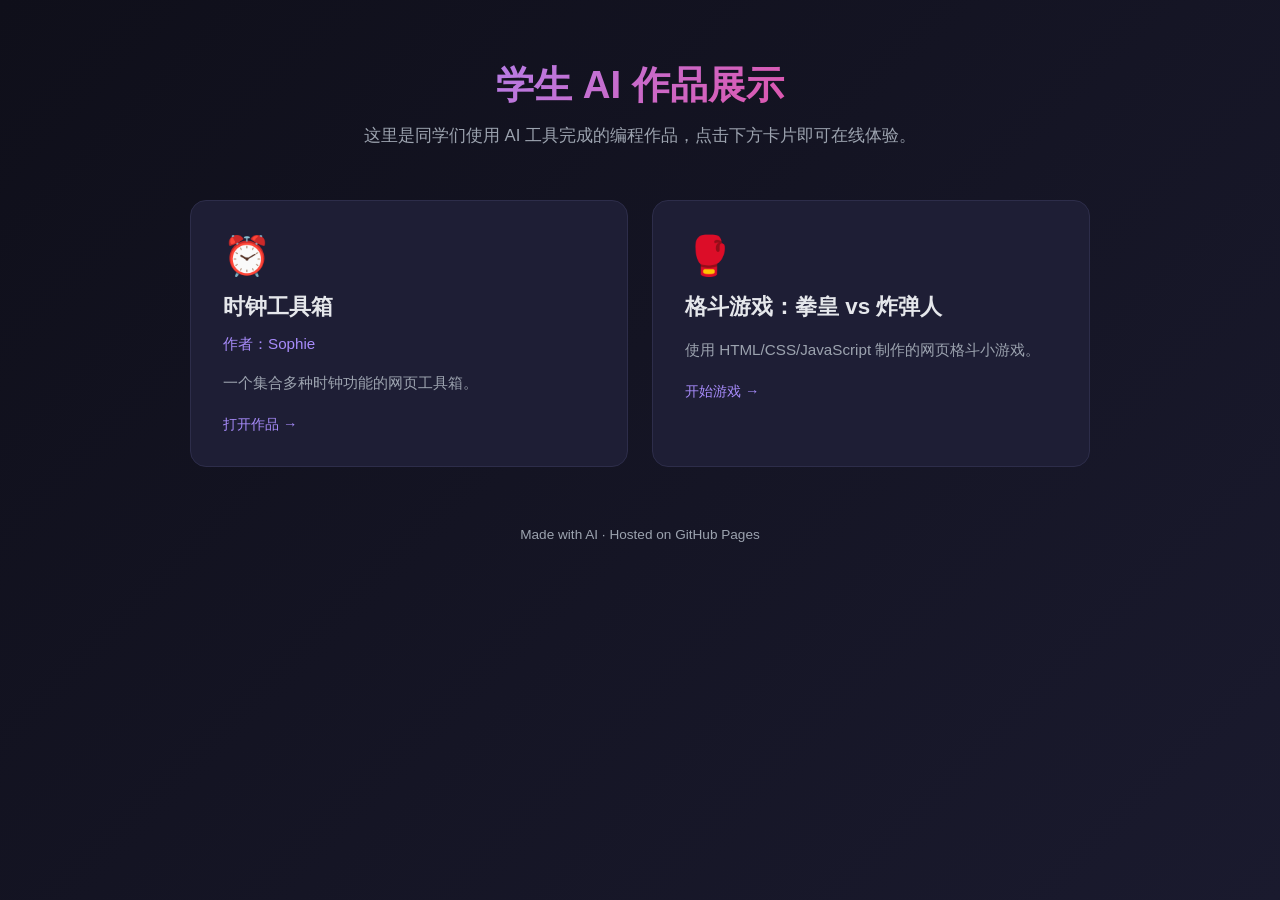
==== index.html @ 5cb73782 "Initial commit: student AI projects showcase" ====
<!DOCTYPE html>
<html lang="zh-CN">
<head>
  <meta charset="UTF-8" />
  <meta name="viewport" content="width=device-width, initial-scale=1.0" />
  <title>学生 AI 作品展示</title>
  <style>
    :root {
      --bg: #0f0f1a;
      --surface: #1a1a2e;
      --card: #1e1e35;
      --accent: #7c3aed;
      --accent2: #a78bfa;
      --text: #e5e7eb;
      --muted: #9ca3af;
      --border: #2d2d4a;
    }
    * { margin: 0; padding: 0; box-sizing: border-box; }
    body {
      font-family: -apple-system, BlinkMacSystemFont, "PingFang SC", "Microsoft YaHei", sans-serif;
      background: linear-gradient(135deg, var(--bg) 0%, var(--surface) 100%);
      color: var(--text);
      min-height: 100vh;
      display: flex;
      flex-direction: column;
      align-items: center;
      padding: 60px 20px 40px;
    }
    header {
      text-align: center;
      margin-bottom: 50px;
      max-width: 720px;
    }
    h1 {
      font-size: 2.4rem;
      font-weight: 700;
      background: linear-gradient(135deg, var(--accent2), #ec4899);
      -webkit-background-clip: text;
      background-clip: text;
      -webkit-text-fill-color: transparent;
      margin-bottom: 12px;
    }
    .subtitle {
      color: var(--muted);
      font-size: 1.05rem;
      line-height: 1.6;
    }
    .projects {
      display: grid;
      grid-template-columns: repeat(auto-fit, minmax(300px, 1fr));
      gap: 24px;
      max-width: 900px;
      width: 100%;
    }
    .card {
      background: var(--card);
      border: 1px solid var(--border);
      border-radius: 16px;
      padding: 32px;
      text-decoration: none;
      color: var(--text);
      transition: transform 0.2s, border-color 0.2s, box-shadow 0.2s;
      display: flex;
      flex-direction: column;
      gap: 12px;
    }
    .card:hover {
      transform: translateY(-4px);
      border-color: var(--accent);
      box-shadow: 0 12px 32px rgba(124, 58, 237, 0.25);
    }
    .emoji { font-size: 2.4rem; }
    .card h2 {
      font-size: 1.4rem;
      font-weight: 600;
    }
    .author {
      color: var(--accent2);
      font-size: 0.95rem;
    }
    .desc {
      color: var(--muted);
      font-size: 0.95rem;
      line-height: 1.6;
      margin-top: 4px;
    }
    .cta {
      margin-top: 8px;
      color: var(--accent2);
      font-size: 0.9rem;
      font-weight: 500;
    }
    footer {
      margin-top: 60px;
      color: var(--muted);
      font-size: 0.85rem;
      text-align: center;
    }
  </style>
</head>
<body>
  <header>
    <h1>学生 AI 作品展示</h1>
    <p class="subtitle">这里是同学们使用 AI 工具完成的编程作品，点击下方卡片即可在线体验。</p>
  </header>

  <main class="projects">
    <a class="card" href="./sophie-clock/">
      <div class="emoji">⏰</div>
      <h2>时钟工具箱</h2>
      <div class="author">作者：Sophie</div>
      <p class="desc">一个集合多种时钟功能的网页工具箱。</p>
      <div class="cta">打开作品 →</div>
    </a>

    <a class="card" href="./fighting-game/">
      <div class="emoji">🥊</div>
      <h2>格斗游戏：拳皇 vs 炸弹人</h2>
      <p class="desc">使用 HTML/CSS/JavaScript 制作的网页格斗小游戏。</p>
      <div class="cta">开始游戏 →</div>
    </a>
  </main>

  <footer>
    Made with AI · Hosted on GitHub Pages
  </footer>
</body>
</html>
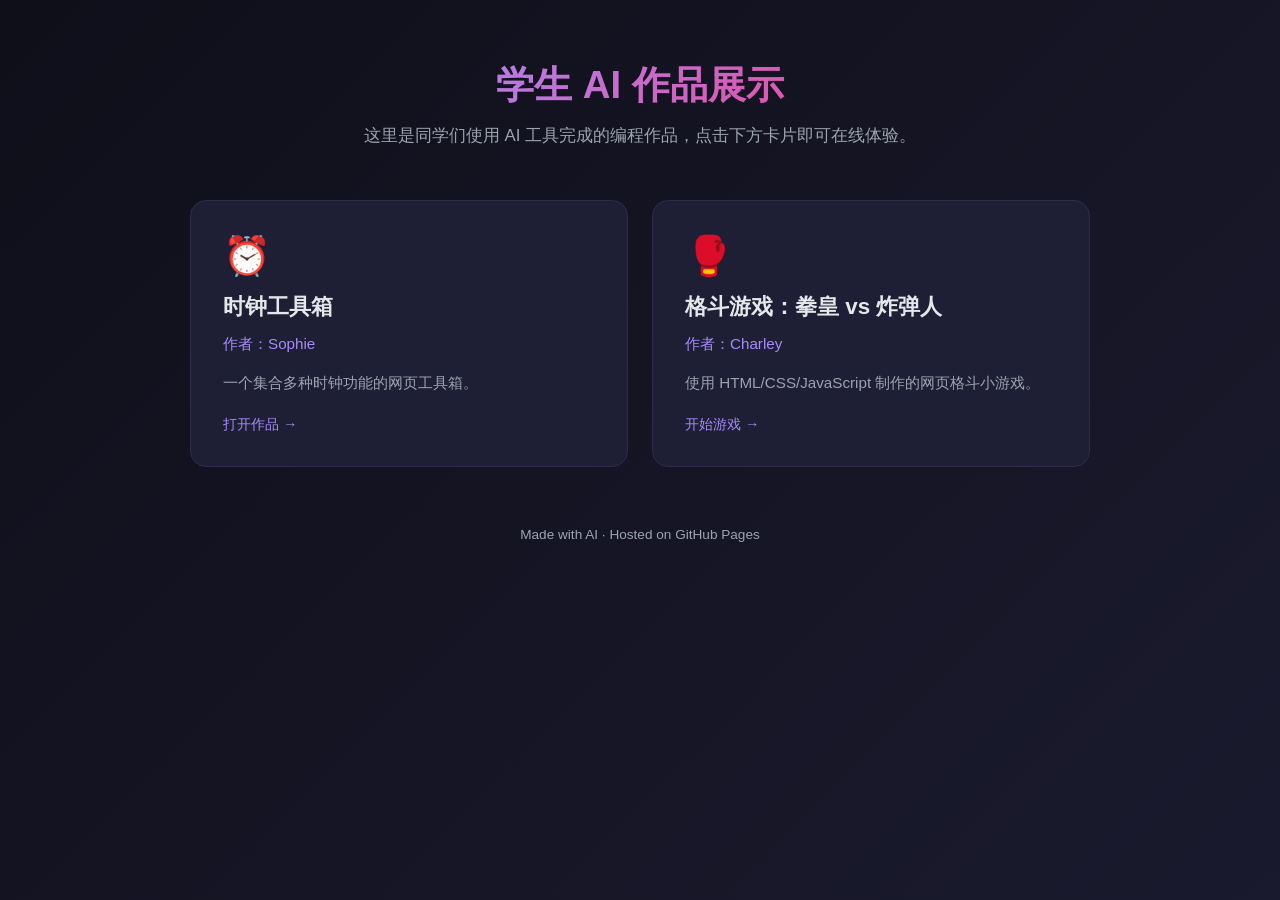
==== commit 019d5299: "添加格斗游戏作者：Charley" ====
--- a/index.html
+++ b/index.html
@@ -116,6 +116,7 @@
     <a class="card" href="./fighting-game/">
       <div class="emoji">🥊</div>
       <h2>格斗游戏：拳皇 vs 炸弹人</h2>
+      <div class="author">作者：Charley</div>
       <p class="desc">使用 HTML/CSS/JavaScript 制作的网页格斗小游戏。</p>
       <div class="cta">开始游戏 →</div>
     </a>
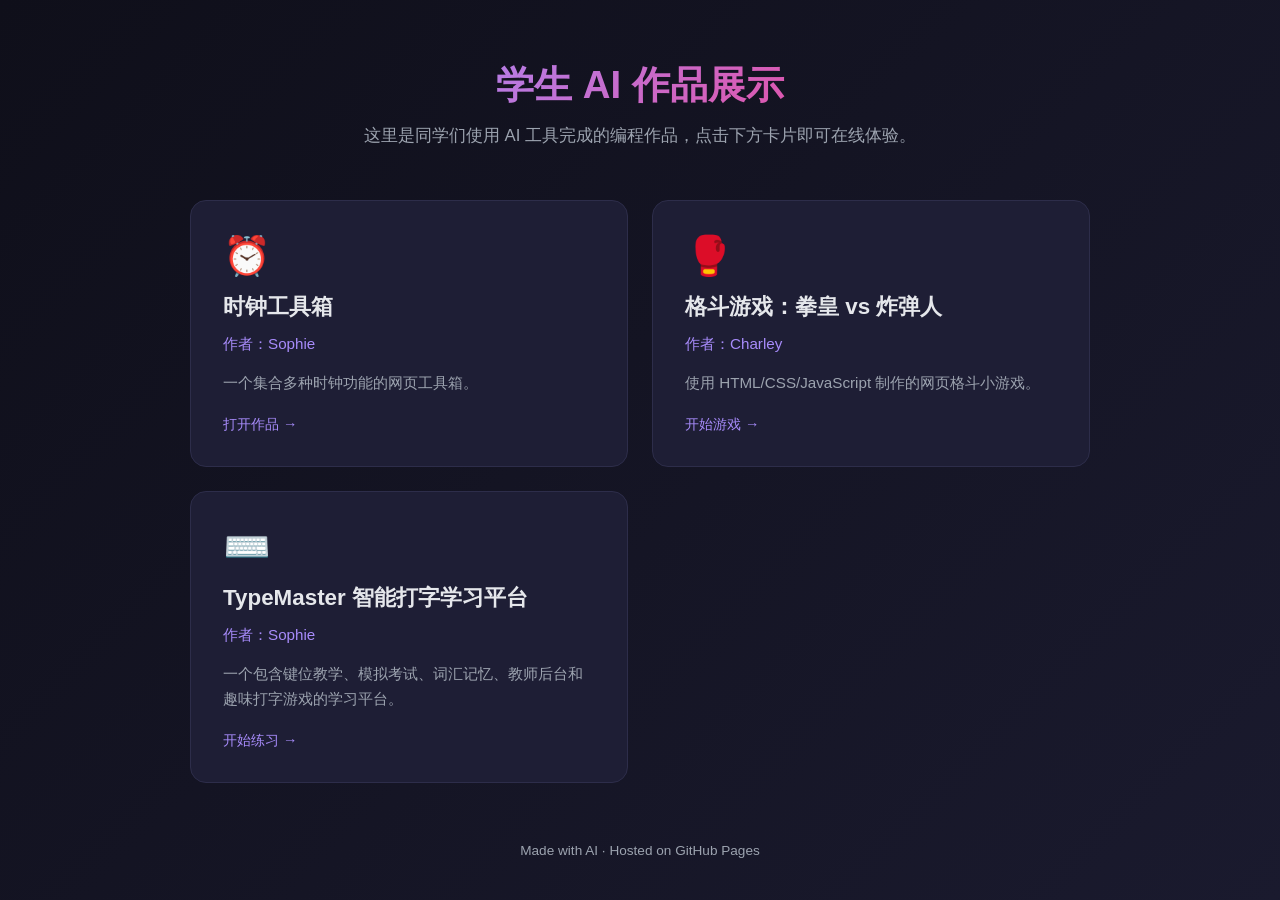
==== commit 2aefad28: "添加 TypeMaster 作者：Sophie" ====
--- a/index.html
+++ b/index.html
@@ -120,6 +120,14 @@
       <p class="desc">使用 HTML/CSS/JavaScript 制作的网页格斗小游戏。</p>
       <div class="cta">开始游戏 →</div>
     </a>
+
+    <a class="card" href="./typemaster/">
+      <div class="emoji">⌨️</div>
+      <h2>TypeMaster 智能打字学习平台</h2>
+      <div class="author">作者：Sophie</div>
+      <p class="desc">一个包含键位教学、模拟考试、词汇记忆、教师后台和趣味打字游戏的学习平台。</p>
+      <div class="cta">开始练习 →</div>
+    </a>
   </main>
 
   <footer>
